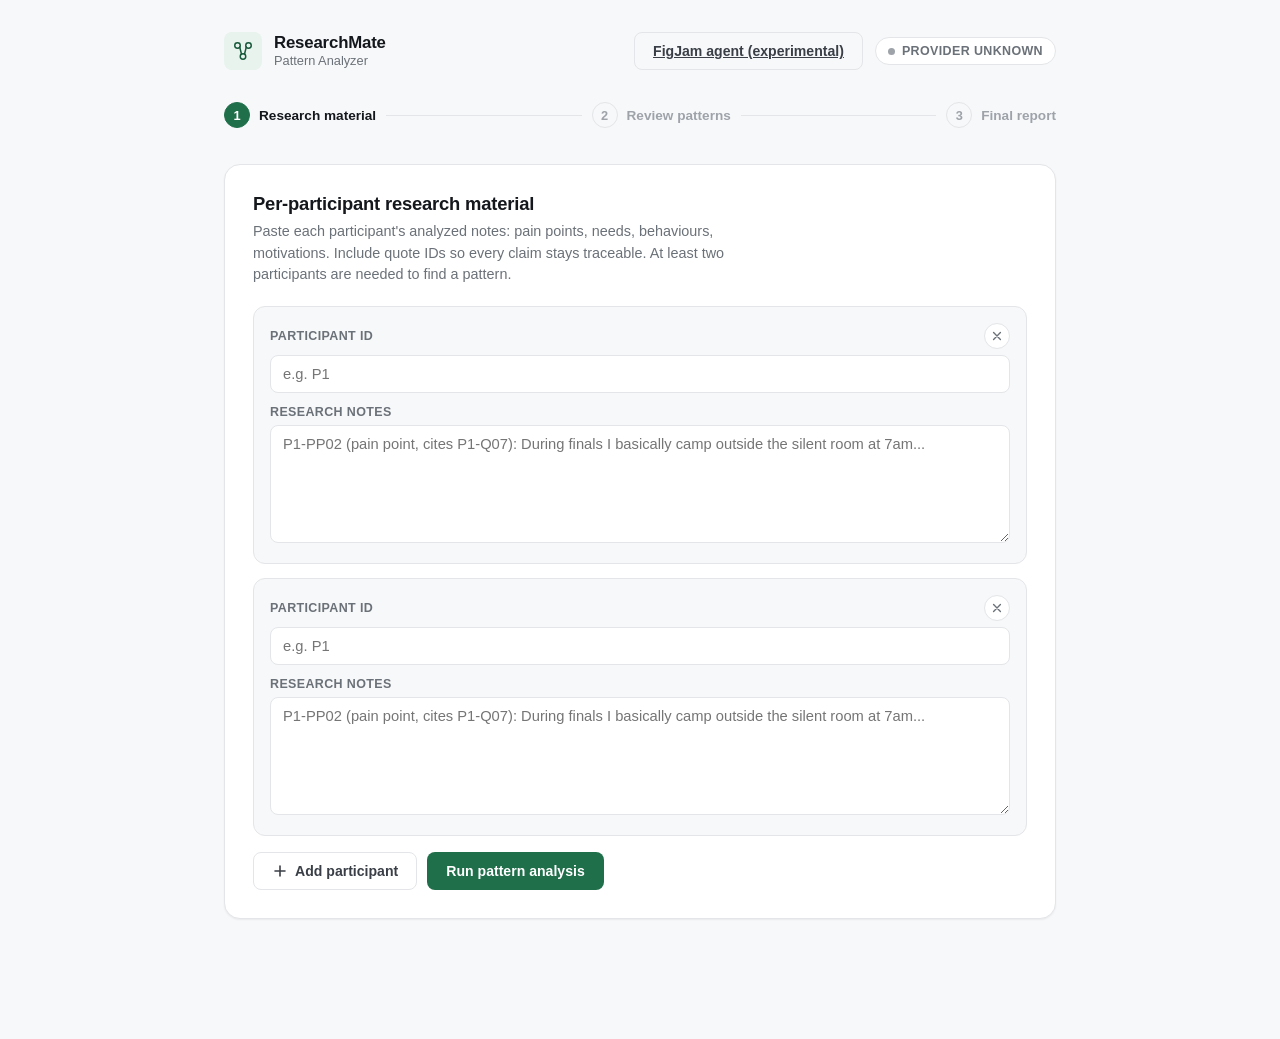
==== webapp/backend/frontend/index.html @ 29508197 "Move frontend inside backend dir to fix Railway deployment Railway's Root Directory setting (webapp/" ====
<!DOCTYPE html>
<html lang="en">
<head>
<meta charset="UTF-8" />
<meta name="viewport" content="width=device-width, initial-scale=1.0" />
<title>ResearchMate: Pattern Analyzer</title>
<link rel="preconnect" href="https://fonts.googleapis.com" />
<link rel="stylesheet" href="style.css" />
</head>
<body>
  <div class="app-shell">

    <header class="app-header">
      <div class="brand">
        <span class="brand-mark" aria-hidden="true">
          <svg width="22" height="22" viewBox="0 0 24 24" fill="none">
            <circle cx="6" cy="6" r="3" stroke="currentColor" stroke-width="1.6"/>
            <circle cx="18" cy="6" r="3" stroke="currentColor" stroke-width="1.6"/>
            <circle cx="12" cy="18" r="3" stroke="currentColor" stroke-width="1.6"/>
            <path d="M8.4 7.6L10.4 15.6M15.6 7.6L13.6 15.6" stroke="currentColor" stroke-width="1.6" stroke-linecap="round"/>
          </svg>
        </span>
        <div class="brand-text">
          <span class="brand-name">ResearchMate</span>
          <span class="brand-tagline">Pattern Analyzer</span>
        </div>
      </div>
      <div class="header-actions">
        <a href="/figjam" class="btn btn-ghost">FigJam agent (experimental)</a>
        <div class="provider-pill" id="provider-pill" title="Configured in .env">
          <span class="dot"></span>
          <span id="provider-label">Checking provider...</span>
        </div>
      </div>
    </header>

    <nav class="stepper" aria-label="Pipeline progress">
      <div class="step is-active" data-step="1">
        <span class="step-index">1</span>
        <span class="step-label">Research material</span>
      </div>
      <div class="step-line"></div>
      <div class="step" data-step="2">
        <span class="step-index">2</span>
        <span class="step-label">Review patterns</span>
      </div>
      <div class="step-line"></div>
      <div class="step" data-step="3">
        <span class="step-index">3</span>
        <span class="step-label">Final report</span>
      </div>
    </nav>

    <main>
      <section id="input-section" class="panel">
        <div class="panel-head">
          <h2>Per-participant research material</h2>
          <p class="panel-sub">Paste each participant's analyzed notes: pain points, needs, behaviours, motivations. Include quote IDs so every claim stays traceable. At least two participants are needed to find a pattern.</p>
        </div>

        <div id="participants" class="participant-grid"></div>

        <div class="panel-actions">
          <button id="add-participant" type="button" class="btn btn-ghost">
            <svg width="16" height="16" viewBox="0 0 16 16" fill="none"><path d="M8 3v10M3 8h10" stroke="currentColor" stroke-width="1.6" stroke-linecap="round"/></svg>
            Add participant
          </button>
          <button id="run-analysis" type="button" class="btn btn-primary">
            <span class="btn-label">Run pattern analysis</span>
            <span class="spinner" hidden></span>
          </button>
        </div>

        <p id="input-error" class="error-banner" hidden></p>
      </section>

      <section id="results-section" class="panel" hidden>
        <div class="panel-head">
          <h2>Candidate patterns</h2>
          <p class="panel-sub">Nothing here is final. Approve, edit, or reject each item before it moves forward.</p>
        </div>

        <div id="patterns-list" class="card-stack"></div>

        <div class="subsection-head">
          <h3>Single-participant findings</h3>
          <p class="panel-sub">Held by only one participant, so not counted as a cross-participant pattern.</p>
        </div>
        <div id="findings-list" class="card-stack"></div>

        <div id="flags-box" class="flags-box" hidden>
          <h3>Flags</h3>
          <ul id="flags-list"></ul>
        </div>

        <div class="finalize-bar">
          <p class="panel-sub">Only items marked <strong>Approve</strong> are included in the report. If you edited a label, click Approve afterward to carry the edit forward.</p>
          <button id="finalize" type="button" class="btn btn-primary">Finalize approved output</button>
        </div>
      </section>

      <section id="report-section" class="panel" hidden>
        <div class="panel-head">
          <h2>Final report</h2>
          <p class="panel-sub">A single, evidence-linked record of everything you approved.</p>
        </div>
        <pre id="report-output" class="report-output"></pre>
        <div class="panel-actions">
          <button id="download-report" type="button" class="btn btn-secondary">Download as .md</button>
        </div>
      </section>
    </main>
  </div>

  <template id="participant-template">
    <div class="participant-card">
      <div class="participant-card-head">
        <label class="field-label" for="">Participant ID</label>
        <button type="button" class="remove-participant" aria-label="Remove participant">
          <svg width="14" height="14" viewBox="0 0 14 14" fill="none"><path d="M3 3l8 8M11 3l-8 8" stroke="currentColor" stroke-width="1.6" stroke-linecap="round"/></svg>
        </button>
      </div>
      <input type="text" class="participant-id" placeholder="e.g. P1" />
      <label class="field-label">Research notes</label>
      <textarea class="participant-notes" rows="6" placeholder="P1-PP02 (pain point, cites P1-Q07): During finals I basically camp outside the silent room at 7am..."></textarea>
    </div>
  </template>

  <script src="app.js"></script>
</body>
</html>
---- webapp/backend/frontend/style.css ----
:root {
  --ink-900: #14171c;
  --ink-700: #3a3f47;
  --ink-500: #6b7178;
  --ink-300: #9ea3aa;
  --line: #e3e5e8;
  --line-soft: #edeef0;
  --surface: #ffffff;
  --surface-sunken: #f7f8f9;
  --accent: #1f6f4a;
  --accent-strong: #17583a;
  --accent-soft: #e7f3ec;
  --warn: #b3491f;
  --warn-soft: #fbebe3;
  --danger: #b3261e;
  --danger-soft: #fbe9e7;
  --radius-sm: 8px;
  --radius-md: 12px;
  --radius-lg: 16px;
  --shadow-sm: 0 1px 2px rgba(20, 23, 28, 0.06);
  --shadow-md: 0 4px 16px rgba(20, 23, 28, 0.08);
  --font: -apple-system, BlinkMacSystemFont, "Segoe UI", Inter, Roboto, Helvetica, Arial, sans-serif;
}

* { box-sizing: border-box; }

body {
  margin: 0;
  font-family: var(--font);
  background: var(--surface-sunken);
  color: var(--ink-900);
  -webkit-font-smoothing: antialiased;
}

.app-shell {
  max-width: 880px;
  margin: 0 auto;
  padding: 32px 24px 96px;
}

/* Header */

.app-header {
  display: flex;
  align-items: center;
  justify-content: space-between;
  margin-bottom: 28px;
}

.brand {
  display: flex;
  align-items: center;
  gap: 12px;
}

.brand-mark {
  display: flex;
  align-items: center;
  justify-content: center;
  width: 38px;
  height: 38px;
  border-radius: var(--radius-sm);
  background: var(--accent-soft);
  color: var(--accent-strong);
  flex-shrink: 0;
}

.brand-text {
  display: flex;
  flex-direction: column;
  line-height: 1.2;
}

.brand-name {
  font-size: 1.05rem;
  font-weight: 700;
  letter-spacing: -0.01em;
}

.brand-tagline {
  font-size: 0.8rem;
  color: var(--ink-500);
}

.header-actions {
  display: flex;
  align-items: center;
  gap: 12px;
}

.provider-pill {
  display: flex;
  align-items: center;
  gap: 7px;
  padding: 6px 12px;
  border-radius: 999px;
  background: var(--surface);
  border: 1px solid var(--line);
  font-size: 0.78rem;
  color: var(--ink-500);
  font-weight: 600;
  text-transform: uppercase;
  letter-spacing: 0.03em;
}

.provider-pill .dot {
  width: 7px;
  height: 7px;
  border-radius: 50%;
  background: var(--ink-300);
}

.provider-pill.is-live .dot { background: var(--accent); }
.provider-pill.is-mock .dot { background: var(--warn); }

/* Stepper */

.stepper {
  display: flex;
  align-items: center;
  margin-bottom: 32px;
  padding: 4px 0;
}

.step {
  display: flex;
  align-items: center;
  gap: 9px;
  color: var(--ink-300);
}

.step-index {
  display: flex;
  align-items: center;
  justify-content: center;
  width: 26px;
  height: 26px;
  border-radius: 50%;
  border: 1.5px solid var(--line);
  font-size: 0.8rem;
  font-weight: 700;
  flex-shrink: 0;
}

.step-label {
  font-size: 0.85rem;
  font-weight: 600;
  white-space: nowrap;
}

.step.is-active { color: var(--ink-900); }
.step.is-active .step-index {
  border-color: var(--accent);
  background: var(--accent);
  color: white;
}

.step.is-done { color: var(--ink-700); }
.step.is-done .step-index {
  border-color: var(--accent);
  color: var(--accent);
}

.step-line {
  flex: 1;
  height: 1px;
  background: var(--line);
  margin: 0 10px;
}

/* Panels */

.panel {
  background: var(--surface);
  border: 1px solid var(--line);
  border-radius: var(--radius-lg);
  padding: 28px;
  margin-bottom: 24px;
  box-shadow: var(--shadow-sm);
}

.panel-head { margin-bottom: 20px; }

.panel-head h2 {
  margin: 0 0 6px;
  font-size: 1.15rem;
  font-weight: 700;
  letter-spacing: -0.01em;
}

.panel-sub {
  margin: 0;
  color: var(--ink-500);
  font-size: 0.9rem;
  line-height: 1.5;
  max-width: 62ch;
}

.subsection-head { margin: 28px 0 14px; }
.subsection-head h3 { margin: 0 0 4px; font-size: 0.95rem; font-weight: 700; }

/* Participant inputs */

.participant-grid {
  display: grid;
  gap: 14px;
  margin-bottom: 16px;
}

.participant-card {
  border: 1px solid var(--line);
  border-radius: var(--radius-md);
  background: var(--surface-sunken);
  padding: 16px;
}

.participant-card-head {
  display: flex;
  align-items: center;
  justify-content: space-between;
  margin-bottom: 6px;
}

.field-label {
  display: block;
  font-size: 0.78rem;
  font-weight: 700;
  color: var(--ink-500);
  text-transform: uppercase;
  letter-spacing: 0.03em;
  margin: 12px 0 6px;
}

.participant-card-head .field-label { margin: 0; }

.participant-id,
.participant-notes {
  width: 100%;
  font-family: inherit;
  font-size: 0.92rem;
  padding: 10px 12px;
  border: 1px solid var(--line);
  border-radius: var(--radius-sm);
  background: var(--surface);
  color: var(--ink-900);
  resize: vertical;
  transition: border-color 0.15s ease, box-shadow 0.15s ease;
}

.participant-id:focus,
.participant-notes:focus {
  outline: none;
  border-color: var(--accent);
  box-shadow: 0 0 0 3px var(--accent-soft);
}

.remove-participant {
  display: flex;
  align-items: center;
  justify-content: center;
  width: 26px;
  height: 26px;
  border-radius: 50%;
  border: 1px solid var(--line);
  background: var(--surface);
  color: var(--ink-500);
  cursor: pointer;
  transition: all 0.15s ease;
}

.remove-participant:hover {
  border-color: var(--danger);
  color: var(--danger);
  background: var(--danger-soft);
}

/* Buttons */

.panel-actions {
  display: flex;
  align-items: center;
  gap: 10px;
  flex-wrap: wrap;
}

.btn {
  display: inline-flex;
  align-items: center;
  gap: 7px;
  font-family: inherit;
  font-size: 0.88rem;
  font-weight: 600;
  padding: 10px 18px;
  border-radius: var(--radius-sm);
  border: 1px solid transparent;
  cursor: pointer;
  transition: all 0.15s ease;
}

.btn:disabled { cursor: not-allowed; opacity: 0.6; }

.btn-primary {
  background: var(--accent);
  color: white;
}
.btn-primary:hover:not(:disabled) { background: var(--accent-strong); }

.btn-secondary {
  background: var(--surface);
  border-color: var(--line);
  color: var(--ink-900);
}
.btn-secondary:hover { border-color: var(--ink-300); }

.btn-ghost {
  background: transparent;
  border-color: var(--line);
  color: var(--ink-700);
}
.btn-ghost:hover { background: var(--surface-sunken); }

.spinner {
  width: 14px;
  height: 14px;
  border-radius: 50%;
  border: 2px solid rgba(255, 255, 255, 0.4);
  border-top-color: white;
  animation: spin 0.7s linear infinite;
}

@keyframes spin { to { transform: rotate(360deg); } }

.error-banner {
  margin: 14px 0 0;
  padding: 10px 14px;
  border-radius: var(--radius-sm);
  background: var(--danger-soft);
  color: var(--danger);
  font-size: 0.85rem;
  font-weight: 600;
}

/* Cards for patterns / findings */

.card-stack {
  display: grid;
  gap: 12px;
}

.card {
  border: 1px solid var(--line);
  border-radius: var(--radius-md);
  padding: 18px;
  transition: border-color 0.15s ease, background 0.15s ease, opacity 0.15s ease;
}

.card h4 {
  margin: 0 0 8px;
  font-size: 1rem;
  font-weight: 700;
}

.card .meta {
  display: flex;
  flex-wrap: wrap;
  gap: 6px;
  margin-bottom: 10px;
}

.badge {
  font-size: 0.72rem;
  font-weight: 700;
  padding: 3px 9px;
  border-radius: 999px;
  background: var(--surface-sunken);
  color: var(--ink-700);
  text-transform: uppercase;
  letter-spacing: 0.02em;
}

.evidence-item {
  font-size: 0.87rem;
  color: var(--ink-700);
  padding: 6px 0 6px 12px;
  border-left: 2px solid var(--line);
  margin: 4px 0;
}

.interpretation {
  font-size: 0.85rem;
  font-style: italic;
  color: var(--ink-500);
  margin-top: 10px;
  padding-top: 10px;
  border-top: 1px dashed var(--line);
}

.contradictions {
  margin-top: 10px;
  font-size: 0.85rem;
}

.contradictions strong {
  display: block;
  color: var(--warn);
  font-size: 0.78rem;
  text-transform: uppercase;
  letter-spacing: 0.03em;
  margin-bottom: 4px;
}

.contradiction {
  color: var(--warn);
  background: var(--warn-soft);
  border-radius: var(--radius-sm);
  padding: 6px 10px;
  margin-top: 4px;
}

.decision-row {
  display: flex;
  gap: 8px;
  margin-top: 14px;
}

.decision-row button {
  font-family: inherit;
  font-size: 0.8rem;
  font-weight: 700;
  padding: 6px 14px;
  border-radius: 999px;
  border: 1px solid var(--line);
  background: var(--surface);
  color: var(--ink-500);
  cursor: pointer;
  transition: all 0.15s ease;
}

.decision-row button:hover { border-color: var(--ink-300); }

.decision-row button.active[data-decision="approve"] {
  background: var(--accent);
  border-color: var(--accent);
  color: white;
}
.decision-row button.active[data-decision="edit"] {
  background: #fff7e0;
  border-color: #d8a300;
  color: #8a6300;
}
.decision-row button.active[data-decision="reject"] {
  background: var(--danger);
  border-color: var(--danger);
  color: white;
}

.card.decision-approve { border-color: var(--accent); background: var(--accent-soft); }
.card.decision-reject { opacity: 0.5; }
.card.decision-edit { border-color: #d8a300; background: #fffaf0; }

.edit-field {
  width: 100%;
  margin-top: 10px;
  font-family: inherit;
  font-size: 0.92rem;
  padding: 10px 12px;
  border: 1px solid var(--line);
  border-radius: var(--radius-sm);
  resize: vertical;
}

.edit-field:focus {
  outline: none;
  border-color: var(--accent);
  box-shadow: 0 0 0 3px var(--accent-soft);
}

/* Flags & finalize */

.flags-box {
  margin-top: 20px;
  padding: 14px 16px;
  border-radius: var(--radius-md);
  background: var(--warn-soft);
}

.flags-box h3 {
  margin: 0 0 6px;
  font-size: 0.85rem;
  color: var(--warn);
}

.flags-box ul { margin: 0; padding-left: 18px; font-size: 0.85rem; color: var(--ink-700); }

.finalize-bar {
  margin-top: 24px;
  padding-top: 20px;
  border-top: 1px solid var(--line-soft);
}

.finalize-bar .panel-sub { margin-bottom: 12px; }

/* Report */

.report-output {
  white-space: pre-wrap;
  background: var(--surface-sunken);
  border: 1px solid var(--line);
  border-radius: var(--radius-md);
  padding: 20px;
  font-family: "SFMono-Regular", Consolas, Menlo, monospace;
  font-size: 0.83rem;
  line-height: 1.6;
  color: var(--ink-900);
}

@media (max-width: 560px) {
  .app-shell { padding: 20px 16px 72px; }
  .step-label { display: none; }
  .app-header { align-items: flex-start; }
}
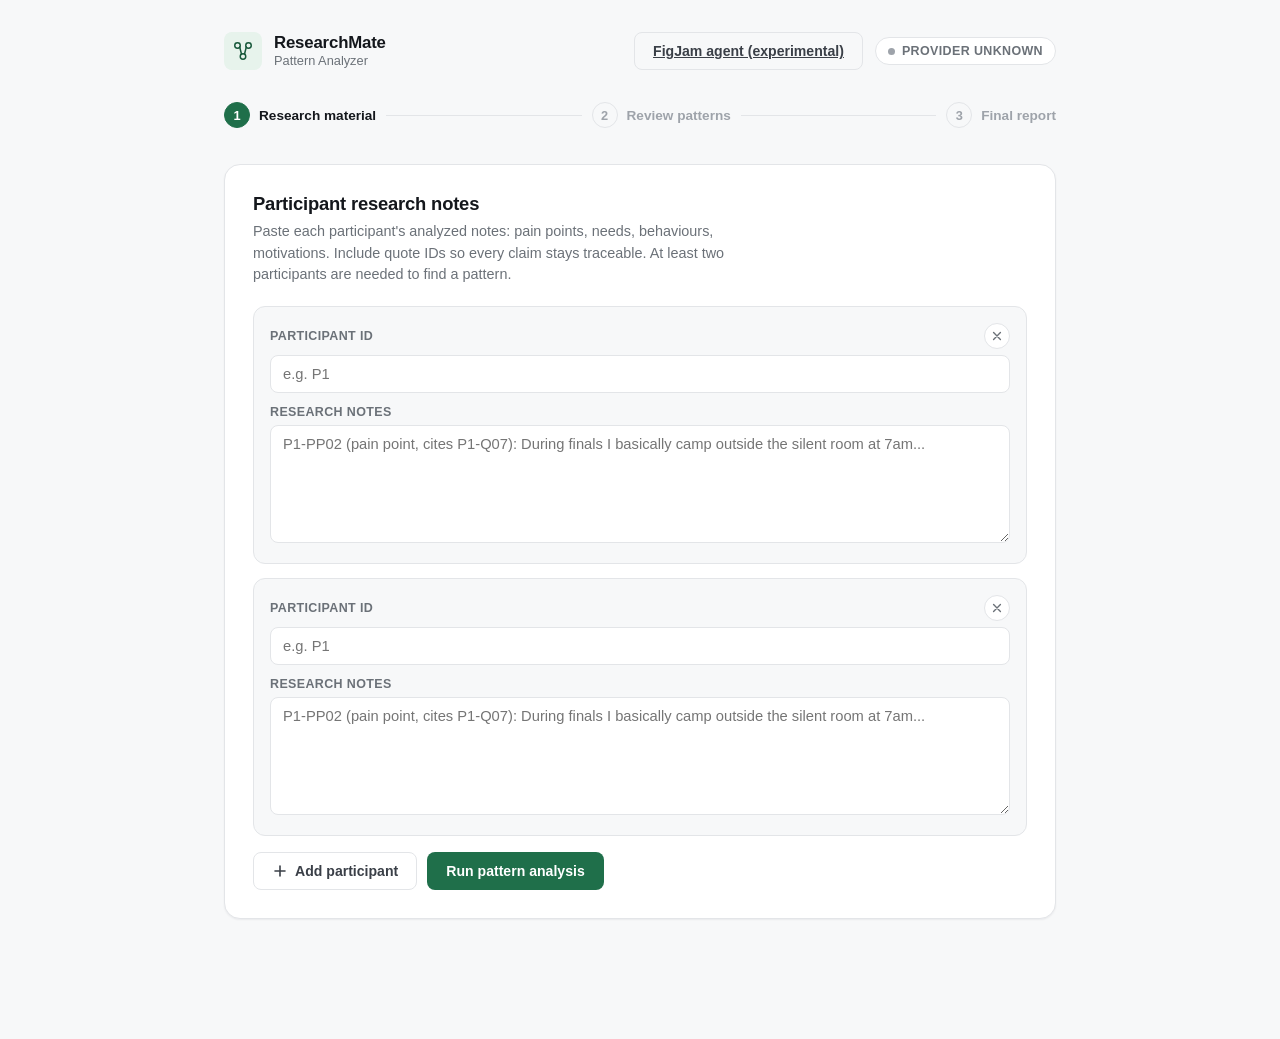
==== commit 91ab4a45: "Merge origin/figmaconnecttry (main merged in via PR #5)" ====
--- a/webapp/backend/frontend/index.html
+++ b/webapp/backend/frontend/index.html
@@ -54,7 +54,7 @@
     <main>
       <section id="input-section" class="panel">
         <div class="panel-head">
-          <h2>Per-participant research material</h2>
+          <h2>Participant research notes</h2>
           <p class="panel-sub">Paste each participant's analyzed notes: pain points, needs, behaviours, motivations. Include quote IDs so every claim stays traceable. At least two participants are needed to find a pattern.</p>
         </div>
 
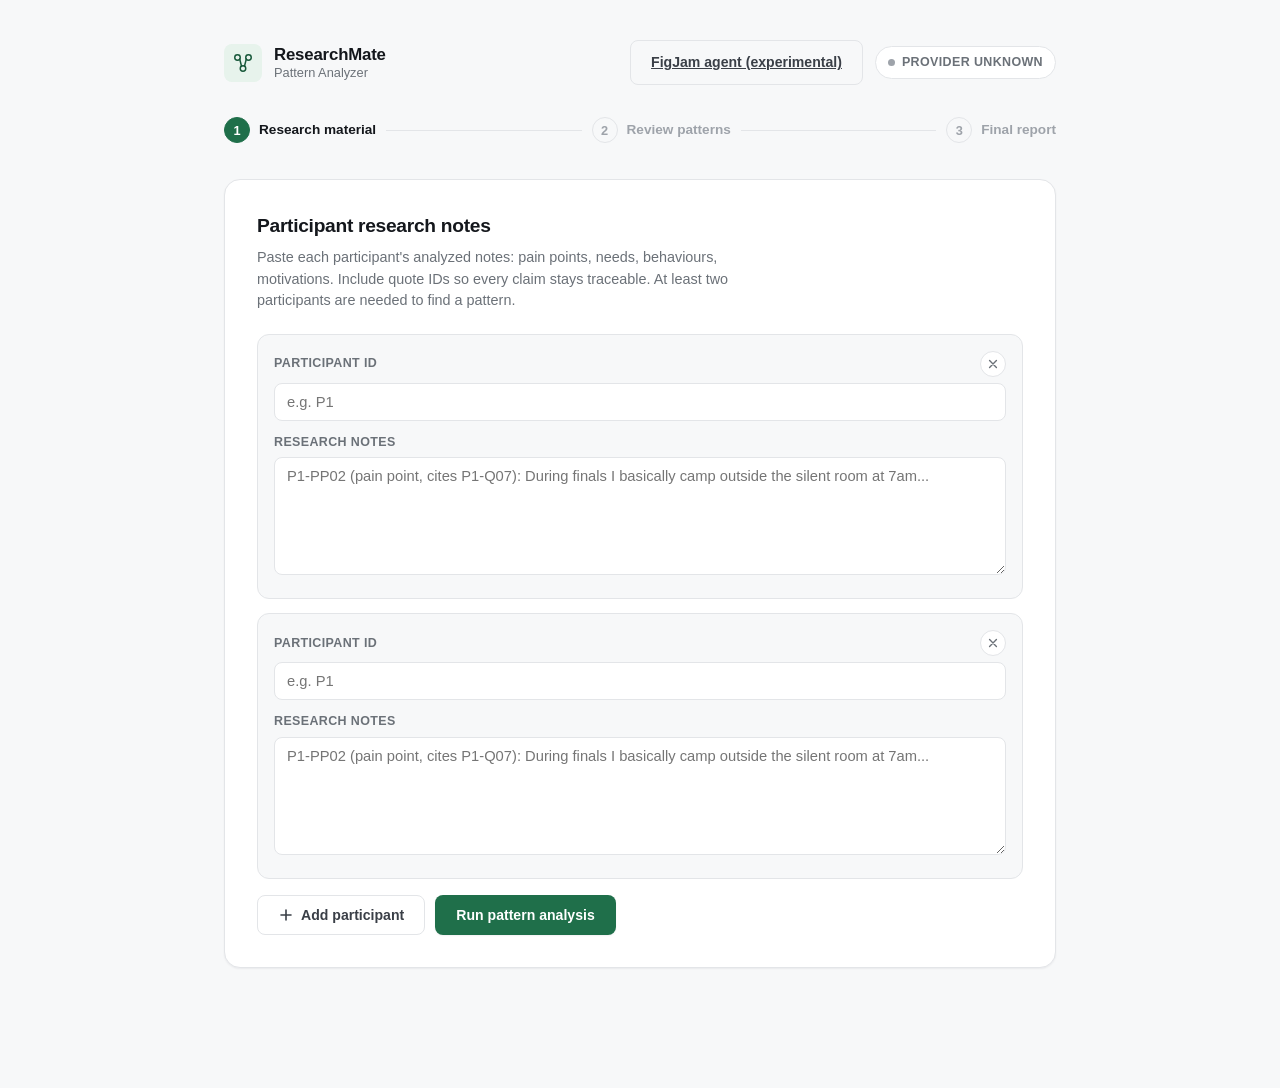
==== commit c6fb6c1e: "Polish frontend UI: render reports as formatted HTML, highlight FigJam CTAs Replace the raw-markdown" ====
--- a/webapp/backend/frontend/index.html
+++ b/webapp/backend/frontend/index.html
@@ -27,7 +27,7 @@
       </div>
       <div class="header-actions">
         <a href="/figjam" class="btn btn-ghost">FigJam agent (experimental)</a>
-        <div class="provider-pill" id="provider-pill" title="Configured in .env">
+        <div class="pill" id="provider-pill" title="Configured in .env">
           <span class="dot"></span>
           <span id="provider-label">Checking provider...</span>
         </div>
@@ -104,7 +104,7 @@
           <h2>Final report</h2>
           <p class="panel-sub">A single, evidence-linked record of everything you approved.</p>
         </div>
-        <pre id="report-output" class="report-output"></pre>
+        <div id="report-output" class="report-output"></div>
         <div class="panel-actions">
           <button id="download-report" type="button" class="btn btn-secondary">Download as .md</button>
         </div>
@@ -126,6 +126,7 @@
     </div>
   </template>
 
+  <script src="config.js"></script>
   <script src="app.js"></script>
 </body>
 </html>
--- a/webapp/backend/frontend/style.css
+++ b/webapp/backend/frontend/style.css
@@ -10,6 +10,7 @@
   --accent: #1f6f4a;
   --accent-strong: #17583a;
   --accent-soft: #e7f3ec;
+  --accent-ring: rgba(31, 111, 74, 0.16);
   --warn: #b3491f;
   --warn-soft: #fbebe3;
   --danger: #b3261e;
@@ -19,6 +20,7 @@
   --radius-lg: 16px;
   --shadow-sm: 0 1px 2px rgba(20, 23, 28, 0.06);
   --shadow-md: 0 4px 16px rgba(20, 23, 28, 0.08);
+  --shadow-lg: 0 8px 28px rgba(20, 23, 28, 0.10);
   --font: -apple-system, BlinkMacSystemFont, "Segoe UI", Inter, Roboto, Helvetica, Arial, sans-serif;
 }
 
@@ -30,12 +32,13 @@
   background: var(--surface-sunken);
   color: var(--ink-900);
   -webkit-font-smoothing: antialiased;
+  line-height: 1.5;
 }
 
 .app-shell {
   max-width: 880px;
   margin: 0 auto;
-  padding: 32px 24px 96px;
+  padding: 40px 24px 96px;
 }
 
 /* Header */
@@ -88,8 +91,8 @@
   gap: 12px;
 }
 
-.provider-pill {
-  display: flex;
+.pill {
+  display: inline-flex;
   align-items: center;
   gap: 7px;
   padding: 6px 12px;
@@ -101,17 +104,22 @@
   font-weight: 600;
   text-transform: uppercase;
   letter-spacing: 0.03em;
-}
-
-.provider-pill .dot {
+  white-space: nowrap;
+}
+
+.pill .dot {
   width: 7px;
   height: 7px;
   border-radius: 50%;
   background: var(--ink-300);
-}
-
-.provider-pill.is-live .dot { background: var(--accent); }
-.provider-pill.is-mock .dot { background: var(--warn); }
+  flex-shrink: 0;
+}
+
+.pill.is-live { color: var(--accent-strong); border-color: #cfe6da; background: var(--accent-soft); }
+.pill.is-live .dot { background: var(--accent); }
+.pill.is-mock .dot { background: var(--warn); }
+.pill.is-demo { color: var(--warn); border-color: #f0d9c9; background: #fdf6f0; }
+.pill.is-demo .dot { background: var(--warn); }
 
 /* Stepper */
 
@@ -174,18 +182,19 @@
   background: var(--surface);
   border: 1px solid var(--line);
   border-radius: var(--radius-lg);
-  padding: 28px;
+  padding: 32px;
   margin-bottom: 24px;
   box-shadow: var(--shadow-sm);
-}
-
-.panel-head { margin-bottom: 20px; }
+  transition: box-shadow 0.2s ease;
+}
+
+.panel-head { margin-bottom: 22px; }
 
 .panel-head h2 {
   margin: 0 0 6px;
-  font-size: 1.15rem;
-  font-weight: 700;
-  letter-spacing: -0.01em;
+  font-size: 1.2rem;
+  font-weight: 700;
+  letter-spacing: -0.015em;
 }
 
 .panel-sub {
@@ -290,34 +299,53 @@
   font-family: inherit;
   font-size: 0.88rem;
   font-weight: 600;
-  padding: 10px 18px;
+  padding: 11px 20px;
   border-radius: var(--radius-sm);
   border: 1px solid transparent;
   cursor: pointer;
   transition: all 0.15s ease;
 }
 
-.btn:disabled { cursor: not-allowed; opacity: 0.6; }
+.btn:disabled { cursor: not-allowed; opacity: 0.55; }
 
 .btn-primary {
   background: var(--accent);
   color: white;
-}
-.btn-primary:hover:not(:disabled) { background: var(--accent-strong); }
+  box-shadow: var(--shadow-sm);
+}
+.btn-primary:hover:not(:disabled) { background: var(--accent-strong); box-shadow: var(--shadow-md); }
+.btn-primary:active:not(:disabled) { transform: translateY(1px); }
+
+/* Reserved for the one or two most important calls to action on a page
+   (e.g. Push to FigJam, Generate pairing code) - same accent as
+   .btn-primary but with a soft halo so it reads as "the thing to click"
+   at a glance, without introducing a second brand color. */
+.btn-featured {
+  background: var(--accent);
+  color: white;
+  font-weight: 700;
+  box-shadow: 0 0 0 4px var(--accent-ring), var(--shadow-md);
+}
+.btn-featured:hover:not(:disabled) {
+  background: var(--accent-strong);
+  box-shadow: 0 0 0 5px var(--accent-ring), var(--shadow-lg);
+}
+.btn-featured:active:not(:disabled) { transform: translateY(1px); }
 
 .btn-secondary {
   background: var(--surface);
   border-color: var(--line);
   color: var(--ink-900);
-}
-.btn-secondary:hover { border-color: var(--ink-300); }
+  box-shadow: var(--shadow-sm);
+}
+.btn-secondary:hover:not(:disabled) { border-color: var(--ink-300); box-shadow: var(--shadow-md); }
 
 .btn-ghost {
   background: transparent;
   border-color: var(--line);
   color: var(--ink-700);
 }
-.btn-ghost:hover { background: var(--surface-sunken); }
+.btn-ghost:hover:not(:disabled) { background: var(--surface-sunken); border-color: var(--ink-300); }
 
 .spinner {
   width: 14px;
@@ -500,19 +528,60 @@
 
 .finalize-bar .panel-sub { margin-bottom: 12px; }
 
-/* Report */
+/* Report: rendered as normal formatted text (not raw markdown/monospace),
+   so it reads like a document rather than source code. */
 
 .report-output {
-  white-space: pre-wrap;
   background: var(--surface-sunken);
   border: 1px solid var(--line);
   border-radius: var(--radius-md);
-  padding: 20px;
-  font-family: "SFMono-Regular", Consolas, Menlo, monospace;
-  font-size: 0.83rem;
+  padding: 28px 32px;
+  color: var(--ink-900);
+}
+
+.report-output h2 {
+  font-size: 1.25rem;
+  font-weight: 700;
+  letter-spacing: -0.01em;
+  margin: 0 0 4px;
+}
+
+.report-output h3 {
+  font-size: 1.05rem;
+  font-weight: 700;
+  margin: 28px 0 4px;
+  padding-top: 16px;
+  border-top: 1px solid var(--line);
+}
+
+.report-output h3:first-of-type { border-top: none; padding-top: 0; margin-top: 20px; }
+
+.report-output h4 {
+  font-size: 0.95rem;
+  font-weight: 700;
+  color: var(--accent-strong);
+  margin: 20px 0 8px;
+}
+
+.report-output p {
+  margin: 0 0 12px;
+  font-size: 0.92rem;
   line-height: 1.6;
-  color: var(--ink-900);
-}
+  color: var(--ink-700);
+}
+
+.report-output ul {
+  margin: 0 0 8px;
+  padding-left: 20px;
+  font-size: 0.9rem;
+  line-height: 1.65;
+  color: var(--ink-700);
+}
+
+.report-output li { margin: 3px 0; }
+.report-output li.nested { list-style: "\2013\0020"; margin-left: 8px; color: var(--ink-500); }
+.report-output strong { color: var(--ink-900); font-weight: 700; }
+.report-output em { color: var(--ink-500); }
 
 @media (max-width: 560px) {
   .app-shell { padding: 20px 16px 72px; }
